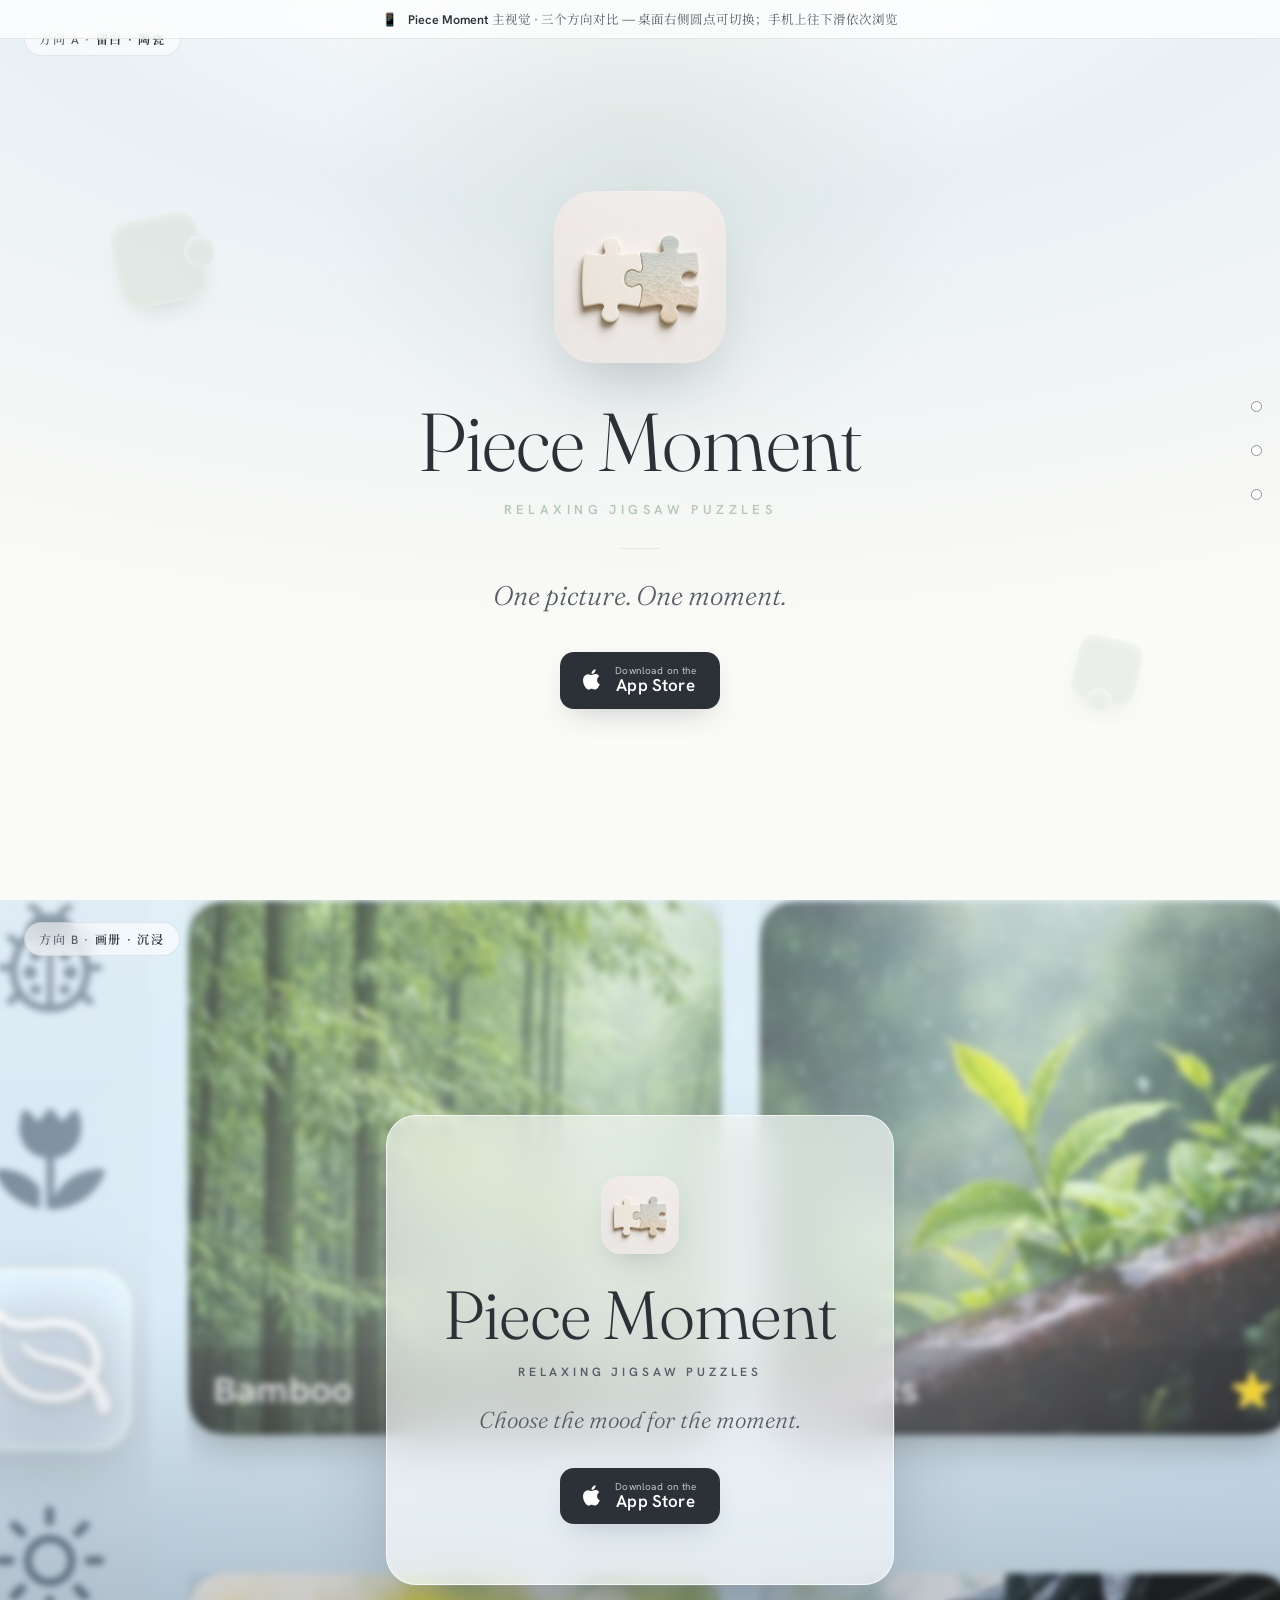
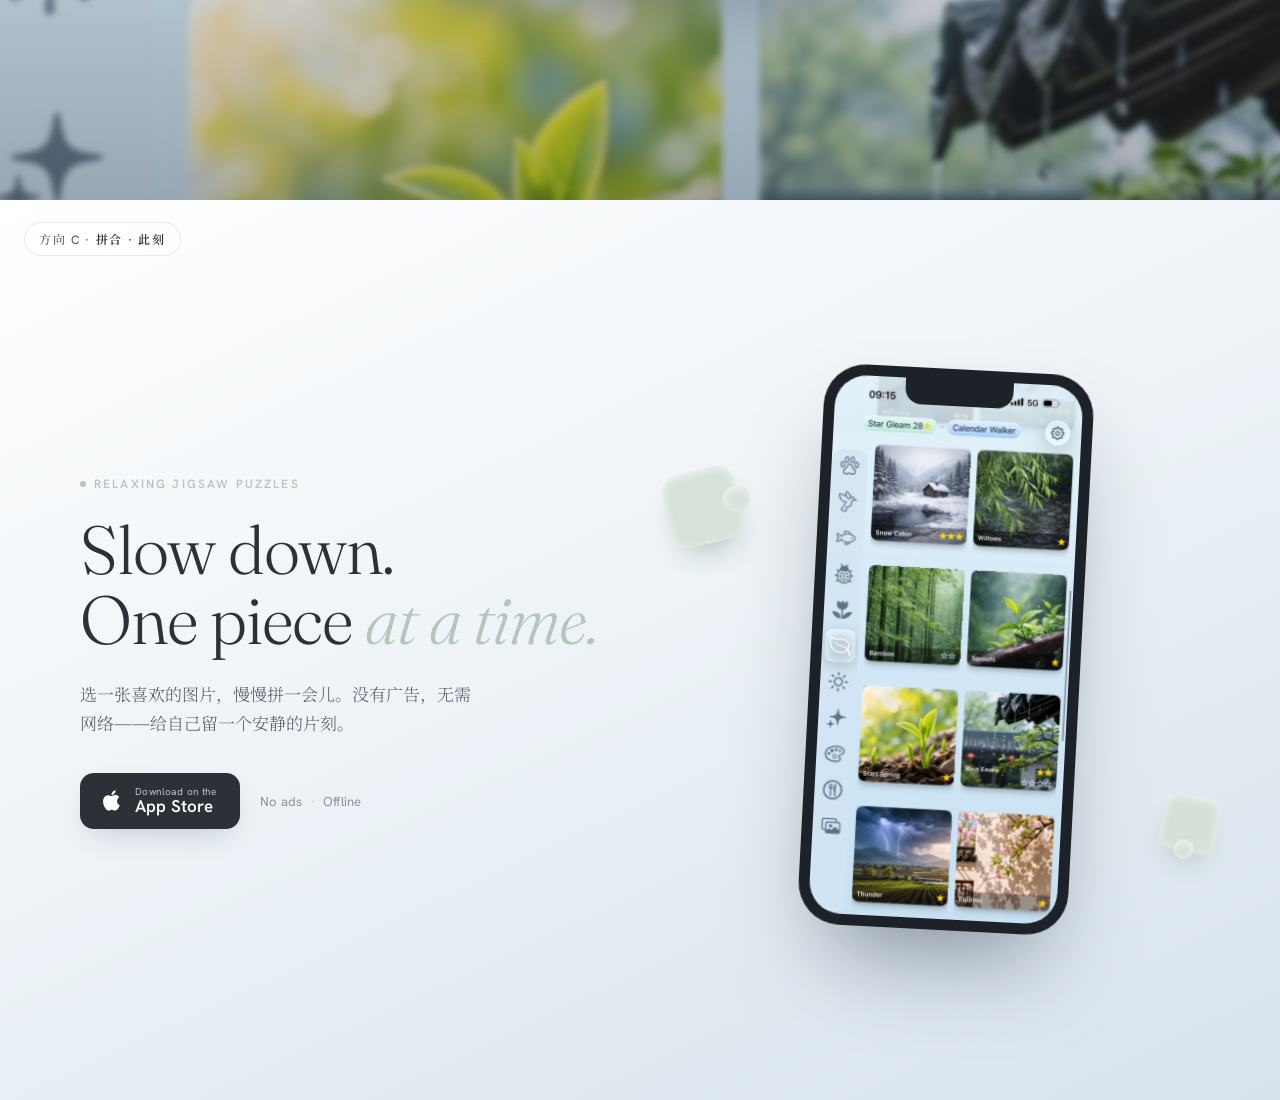
==== concepts/index.html @ f62eafa2 "Initial marketing site for Piece Moment Single-page static marketing site: bilingual (EN/中), respons" ====
<!DOCTYPE html>
<html lang="zh">
<head>
<meta charset="UTF-8">
<meta name="viewport" content="width=device-width, initial-scale=1.0">
<title>Piece Moment · 主视觉方向对比</title>
<link rel="preconnect" href="https://fonts.googleapis.com">
<link rel="preconnect" href="https://fonts.gstatic.com" crossorigin>
<link href="https://fonts.googleapis.com/css2?family=Fraunces:ital,opsz,wght@0,9..144,300;0,9..144,400;0,9..144,500;1,9..144,300;1,9..144,400&family=Hanken+Grotesk:wght@300;400;500;600&family=Noto+Serif+SC:wght@300;400;500&display=swap" rel="stylesheet">
<style>
  :root{
    --paper:#FAFAF6;
    --mist:#E9F0F5;
    --mist-deep:#D7E2EC;
    --sage:#B6C7B9;
    --sage-soft:#D4E0D6;
    --ink:#2C3138;
    --ink-soft:#565d66;
    --muted:#8b9099;
    --line:rgba(44,49,56,.10);
    --shadow:0 30px 60px -20px rgba(60,72,88,.28);
    --shadow-sm:0 12px 30px -12px rgba(60,72,88,.30);
    --serif:"Fraunces",Georgia,serif;
    --sans:"Hanken Grotesk","Noto Serif SC",-apple-system,sans-serif;
  }
  *{margin:0;padding:0;box-sizing:border-box}
  html{scroll-behavior:smooth}
  body{font-family:var(--sans);color:var(--ink);background:var(--paper);-webkit-font-smoothing:antialiased}
  img{display:block;max-width:100%}
  a{text-decoration:none;color:inherit}

  /* ---------- 通用 hero 容器 ---------- */
  .hero{
    position:relative;min-height:100svh;width:100%;
    display:flex;align-items:center;justify-content:center;
    overflow:hidden;padding:88px 24px;
  }
  .label{
    position:absolute;top:22px;left:24px;z-index:30;
    font-size:12px;letter-spacing:.14em;text-transform:uppercase;
    color:var(--ink-soft);background:rgba(255,255,255,.6);
    backdrop-filter:blur(8px);padding:7px 14px;border-radius:100px;
    border:1px solid var(--line);font-weight:500;
  }
  .label b{color:var(--ink);font-weight:600}

  /* App Store 按钮 */
  .appstore{
    display:inline-flex;align-items:center;gap:11px;
    background:var(--ink);color:#fff;padding:13px 24px 13px 20px;
    border-radius:14px;font-weight:500;font-size:15px;
    box-shadow:var(--shadow-sm);transition:transform .35s cubic-bezier(.2,.8,.2,1),box-shadow .35s;
  }
  .appstore:hover{transform:translateY(-3px);box-shadow:0 22px 40px -16px rgba(60,72,88,.45)}
  .appstore svg{width:24px;height:24px;flex:none}
  .appstore .t small{display:block;font-size:10px;letter-spacing:.04em;opacity:.7;font-weight:400;line-height:1.1}
  .appstore .t span{display:block;font-size:17px;line-height:1.15;font-weight:600;letter-spacing:.01em}

  .meta{font-size:13px;color:var(--muted);letter-spacing:.02em}
  .meta .dot{margin:0 8px;opacity:.5}

  /* ============================================================
     方向 A — 留白 · 陶瓷  (refined minimal)
     ============================================================ */
  #a{
    background:
      radial-gradient(120% 80% at 50% -10%, #fff 0%, var(--mist) 42%, var(--paper) 100%);
  }
  #a .glow{
    position:absolute;width:680px;height:680px;border-radius:50%;
    background:radial-gradient(circle, rgba(182,199,185,.30), transparent 65%);
    top:-160px;left:50%;transform:translateX(-50%);filter:blur(20px);
  }
  #a .stage{position:relative;z-index:5;text-align:center;max-width:560px;
    animation:rise 1.1s cubic-bezier(.16,1,.3,1) both}
  #a .icon{
    width:172px;height:172px;margin:0 auto 38px;
    border-radius:40px;box-shadow:var(--shadow);
    background:#fff;
  }
  #a h1{font-family:var(--serif);font-weight:300;font-size:clamp(46px,9vw,82px);
    letter-spacing:-.01em;line-height:1;color:var(--ink)}
  #a .sub{margin-top:18px;font-size:13px;letter-spacing:.34em;text-transform:uppercase;
    color:var(--sage);font-weight:600}
  #a .rule{width:38px;height:1px;background:var(--line);margin:30px auto}
  #a .tag{font-family:var(--serif);font-style:italic;font-weight:300;
    font-size:clamp(20px,3.4vw,27px);color:var(--ink-soft);margin-bottom:40px}
  /* 漂浮的拼图碎片 */
  .piece{position:absolute;border-radius:22% ;background:var(--sage-soft);opacity:.5;
    box-shadow:inset 0 2px 8px rgba(255,255,255,.7), 0 14px 26px -14px rgba(96,116,98,.5)}
  .piece::after{content:"";position:absolute;width:36%;height:36%;border-radius:50%;
    background:inherit;box-shadow:inherit}
  #a .p1{width:88px;height:88px;left:9%;top:24%;transform:rotate(-12deg);animation:float 9s ease-in-out infinite}
  #a .p1::after{right:-15%;top:32%}
  #a .p2{width:64px;height:64px;right:11%;bottom:22%;transform:rotate(14deg);opacity:.4;animation:float 11s ease-in-out infinite .6s}
  #a .p2::after{bottom:-15%;left:32%}

  /* ============================================================
     方向 B — 画册 · 沉浸  (atmospheric / photo-forward)
     ============================================================ */
  #b{padding:0}
  #b .bg{position:absolute;inset:0;background:url('../assets/img/gallery-bg.jpg') center/cover no-repeat;
    transform:scale(1.08);filter:blur(3px) saturate(1.04)}
  #b .veil{position:absolute;inset:0;
    background:
      linear-gradient(180deg, rgba(250,250,246,.30) 0%, rgba(233,240,245,.18) 45%, rgba(44,49,56,.34) 100%),
      radial-gradient(80% 60% at 50% 46%, rgba(255,255,255,.40), transparent 70%)}
  #b .card{
    position:relative;z-index:5;text-align:center;
    background:rgba(255,255,255,.62);backdrop-filter:blur(26px) saturate(1.3);
    -webkit-backdrop-filter:blur(26px) saturate(1.3);
    border:1px solid rgba(255,255,255,.7);border-radius:30px;
    padding:60px 56px;max-width:520px;box-shadow:0 40px 90px -30px rgba(40,52,66,.45);
    animation:rise 1.1s cubic-bezier(.16,1,.3,1) both}
  #b .icon{width:78px;height:78px;border-radius:20px;margin:0 auto 26px;box-shadow:var(--shadow-sm);background:#fff}
  #b h1{font-family:var(--serif);font-weight:300;font-size:clamp(42px,7vw,68px);line-height:1;letter-spacing:-.01em}
  #b .sub{margin-top:16px;font-size:12px;letter-spacing:.32em;text-transform:uppercase;color:var(--ink-soft);font-weight:600}
  #b .tag{font-family:var(--serif);font-style:italic;font-weight:300;font-size:23px;color:var(--ink-soft);margin:26px 0 34px}

  /* ============================================================
     方向 C — 拼合 · 此刻  (product + narrative)
     ============================================================ */
  #c{background:linear-gradient(155deg,#fff 0%, var(--mist) 58%, var(--mist-deep) 100%)}
  #c .wrap{position:relative;z-index:5;width:100%;max-width:1120px;
    display:grid;grid-template-columns:1.05fr .95fr;gap:50px;align-items:center}
  #c .copy{animation:rise 1s cubic-bezier(.16,1,.3,1) both}
  #c .eyebrow{display:inline-flex;align-items:center;gap:8px;font-size:12px;letter-spacing:.18em;
    text-transform:uppercase;color:var(--sage);font-weight:600;margin-bottom:22px}
  #c .eyebrow .d{width:6px;height:6px;border-radius:50%;background:var(--sage)}
  #c h1{font-family:var(--serif);font-weight:300;font-size:clamp(40px,5.6vw,68px);line-height:1.04;letter-spacing:-.015em}
  #c h1 em{font-style:italic;color:var(--sage)}
  #c p.lead{margin:26px 0 34px;font-size:17px;line-height:1.7;color:var(--ink-soft);max-width:400px;font-weight:300}
  #c .cta-row{display:flex;align-items:center;gap:20px;flex-wrap:wrap}
  /* 手机 */
  #c .stage{position:relative;display:flex;justify-content:center;animation:rise 1.2s cubic-bezier(.16,1,.3,1) .1s both}
  #c .phone{position:relative;width:270px;border-radius:42px;background:#1d2228;padding:11px;
    box-shadow:0 50px 90px -30px rgba(40,52,66,.5);transform:rotate(3deg)}
  #c .phone img{border-radius:32px;width:100%}
  #c .phone .notch{position:absolute;top:11px;left:50%;transform:translateX(-50%);
    width:108px;height:26px;background:#1d2228;border-radius:0 0 16px 16px;z-index:2}
  #c .fp{width:74px;height:74px;border-radius:24%;background:var(--sage-soft);position:absolute;
    box-shadow:inset 0 2px 8px rgba(255,255,255,.7),0 16px 30px -14px rgba(96,116,98,.55);opacity:.92}
  #c .fp::after{content:"";position:absolute;width:36%;height:36%;border-radius:50%;background:inherit;box-shadow:inherit}
  #c .fp1{left:-26px;top:18%;transform:rotate(-14deg);animation:float 8s ease-in-out infinite}
  #c .fp1::after{right:-15%;top:32%}
  #c .fp2{right:-18px;bottom:14%;width:56px;height:56px;transform:rotate(12deg);animation:float 10s ease-in-out infinite .5s}
  #c .fp2::after{bottom:-15%;left:30%}

  /* ---------- 动效 ---------- */
  @keyframes rise{from{opacity:0;transform:translateY(26px)}to{opacity:1;transform:translateY(0)}}
  @keyframes float{0%,100%{transform:translateY(0) rotate(var(--r,0deg))}50%{transform:translateY(-16px) rotate(var(--r,0deg))}}
  #a .p1{--r:-12deg}#a .p2{--r:14deg}#c .fp1{--r:-14deg}#c .fp2{--r:12deg}
  @media (prefers-reduced-motion:reduce){*{animation:none!important}}

  /* ---------- 右侧切换导航 ---------- */
  .nav{position:fixed;right:18px;top:50%;transform:translateY(-50%);z-index:60;
    display:flex;flex-direction:column;gap:14px}
  .nav a{display:flex;align-items:center;gap:0;justify-content:flex-end}
  .nav a .name{font-size:12px;color:var(--ink-soft);background:rgba(255,255,255,.8);
    backdrop-filter:blur(8px);padding:5px 11px;border-radius:100px;border:1px solid var(--line);
    opacity:0;transform:translateX(8px);transition:.3s;white-space:nowrap;margin-right:8px;font-weight:500}
  .nav a .d{width:11px;height:11px;border-radius:50%;background:#fff;border:1.5px solid var(--muted);transition:.3s;flex:none}
  .nav a:hover .name{opacity:1;transform:translateX(0)}
  .nav a:hover .d{background:var(--ink);border-color:var(--ink)}

  /* ---------- 顶部说明条 ---------- */
  .topbar{position:fixed;top:0;left:0;right:0;z-index:55;
    display:flex;align-items:center;justify-content:center;gap:10px;
    padding:10px;font-size:12.5px;color:var(--ink-soft);
    background:rgba(255,255,255,.72);backdrop-filter:blur(10px);border-bottom:1px solid var(--line)}
  .topbar b{color:var(--ink);font-weight:600}

  /* ---------- 响应式 ---------- */
  @media (max-width:820px){
    .nav{display:none}
    #c .wrap{grid-template-columns:1fr;gap:46px;text-align:center;justify-items:center}
    #c p.lead{margin-left:auto;margin-right:auto}
    #c .cta-row{justify-content:center}
    #c .phone{transform:rotate(0);width:240px}
    #b .card{padding:46px 30px;border-radius:26px}
    .hero{padding:78px 20px}
  }
</style>
</head>
<body>

<div class="topbar">📱 <span><b>Piece Moment</b> 主视觉 · 三个方向对比 — 桌面右侧圆点可切换；手机上往下滑依次浏览</span></div>

<nav class="nav">
  <a href="#a"><span class="name">A · 留白陶瓷</span><span class="d"></span></a>
  <a href="#b"><span class="name">B · 画册沉浸</span><span class="d"></span></a>
  <a href="#c"><span class="name">C · 拼合此刻</span><span class="d"></span></a>
</nav>

<!-- ============ 方向 A ============ -->
<section class="hero" id="a">
  <div class="glow"></div>
  <span class="piece p1"></span>
  <span class="piece p2"></span>
  <div class="label">方向 A · <b>留白 · 陶瓷</b></div>
  <div class="stage">
    <img class="icon" src="../assets/img/icon.png" alt="Piece Moment">
    <h1>Piece Moment</h1>
    <div class="sub">Relaxing Jigsaw Puzzles</div>
    <div class="rule"></div>
    <div class="tag">One picture. One moment.</div>
    <a class="appstore" href="#appstore">
      <svg viewBox="0 0 24 24" fill="currentColor"><path d="M17.05 12.04c-.03-2.6 2.12-3.85 2.22-3.91-1.21-1.77-3.09-2.01-3.76-2.04-1.6-.16-3.12.94-3.93.94-.81 0-2.06-.92-3.39-.89-1.74.03-3.35 1.01-4.25 2.57-1.81 3.14-.46 7.79 1.3 10.34.86 1.25 1.89 2.65 3.23 2.6 1.3-.05 1.79-.84 3.36-.84 1.57 0 2.01.84 3.39.81 1.4-.02 2.28-1.27 3.13-2.53.99-1.45 1.4-2.85 1.42-2.92-.03-.01-2.72-1.04-2.75-4.14zM14.54 4.4c.71-.86 1.19-2.06 1.06-3.25-1.02.04-2.27.68-3 1.54-.65.76-1.23 1.98-1.07 3.15 1.14.09 2.3-.58 3.01-1.44z"/></svg>
      <span class="t"><small>Download on the</small><span>App Store</span></span>
    </a>
  </div>
</section>

<!-- ============ 方向 B ============ -->
<section class="hero" id="b">
  <div class="bg"></div>
  <div class="veil"></div>
  <div class="label">方向 B · <b>画册 · 沉浸</b></div>
  <div class="card">
    <img class="icon" src="../assets/img/icon.png" alt="Piece Moment">
    <h1>Piece Moment</h1>
    <div class="sub">Relaxing Jigsaw Puzzles</div>
    <div class="tag">Choose the mood for the moment.</div>
    <a class="appstore" href="#appstore">
      <svg viewBox="0 0 24 24" fill="currentColor"><path d="M17.05 12.04c-.03-2.6 2.12-3.85 2.22-3.91-1.21-1.77-3.09-2.01-3.76-2.04-1.6-.16-3.12.94-3.93.94-.81 0-2.06-.92-3.39-.89-1.74.03-3.35 1.01-4.25 2.57-1.81 3.14-.46 7.79 1.3 10.34.86 1.25 1.89 2.65 3.23 2.6 1.3-.05 1.79-.84 3.36-.84 1.57 0 2.01.84 3.39.81 1.4-.02 2.28-1.27 3.13-2.53.99-1.45 1.4-2.85 1.42-2.92-.03-.01-2.72-1.04-2.75-4.14zM14.54 4.4c.71-.86 1.19-2.06 1.06-3.25-1.02.04-2.27.68-3 1.54-.65.76-1.23 1.98-1.07 3.15 1.14.09 2.3-.58 3.01-1.44z"/></svg>
      <span class="t"><small>Download on the</small><span>App Store</span></span>
    </a>
  </div>
</section>

<!-- ============ 方向 C ============ -->
<section class="hero" id="c">
  <div class="label">方向 C · <b>拼合 · 此刻</b></div>
  <div class="wrap">
    <div class="copy">
      <div class="eyebrow"><span class="d"></span> Relaxing Jigsaw Puzzles</div>
      <h1>Slow down.<br>One piece <em>at a time.</em></h1>
      <p class="lead">选一张喜欢的图片，慢慢拼一会儿。没有广告，无需网络——给自己留一个安静的片刻。</p>
      <div class="cta-row">
        <a class="appstore" href="#appstore">
          <svg viewBox="0 0 24 24" fill="currentColor"><path d="M17.05 12.04c-.03-2.6 2.12-3.85 2.22-3.91-1.21-1.77-3.09-2.01-3.76-2.04-1.6-.16-3.12.94-3.93.94-.81 0-2.06-.92-3.39-.89-1.74.03-3.35 1.01-4.25 2.57-1.81 3.14-.46 7.79 1.3 10.34.86 1.25 1.89 2.65 3.23 2.6 1.3-.05 1.79-.84 3.36-.84 1.57 0 2.01.84 3.39.81 1.4-.02 2.28-1.27 3.13-2.53.99-1.45 1.4-2.85 1.42-2.92-.03-.01-2.72-1.04-2.75-4.14zM14.54 4.4c.71-.86 1.19-2.06 1.06-3.25-1.02.04-2.27.68-3 1.54-.65.76-1.23 1.98-1.07 3.15 1.14.09 2.3-.58 3.01-1.44z"/></svg>
          <span class="t"><small>Download on the</small><span>App Store</span></span>
        </a>
        <span class="meta">No ads<span class="dot">·</span>Offline</span>
      </div>
    </div>
    <div class="stage">
      <span class="fp fp1"></span>
      <span class="fp fp2"></span>
      <div class="phone">
        <div class="notch"></div>
        <img src="../assets/img/screen-gallery.png" alt="Piece Moment 画廊">
      </div>
    </div>
  </div>
</section>

</body>
</html>
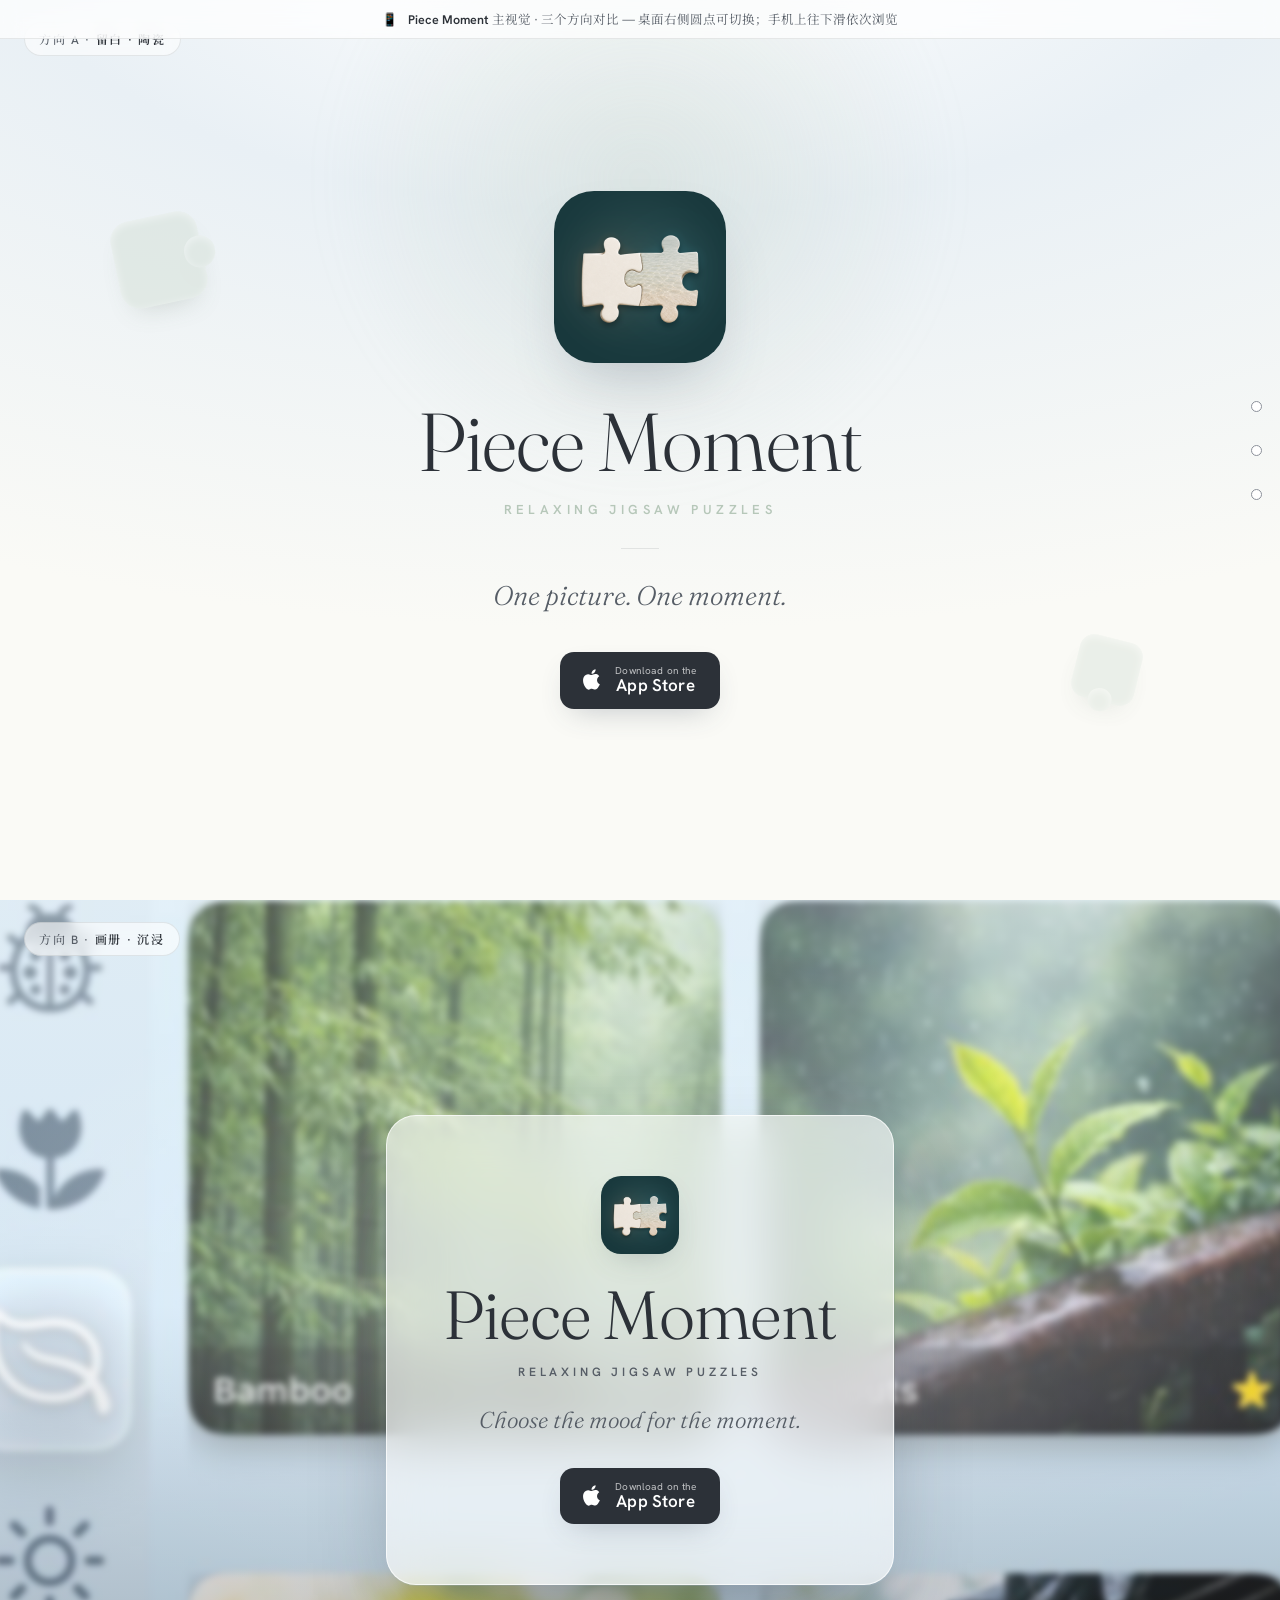
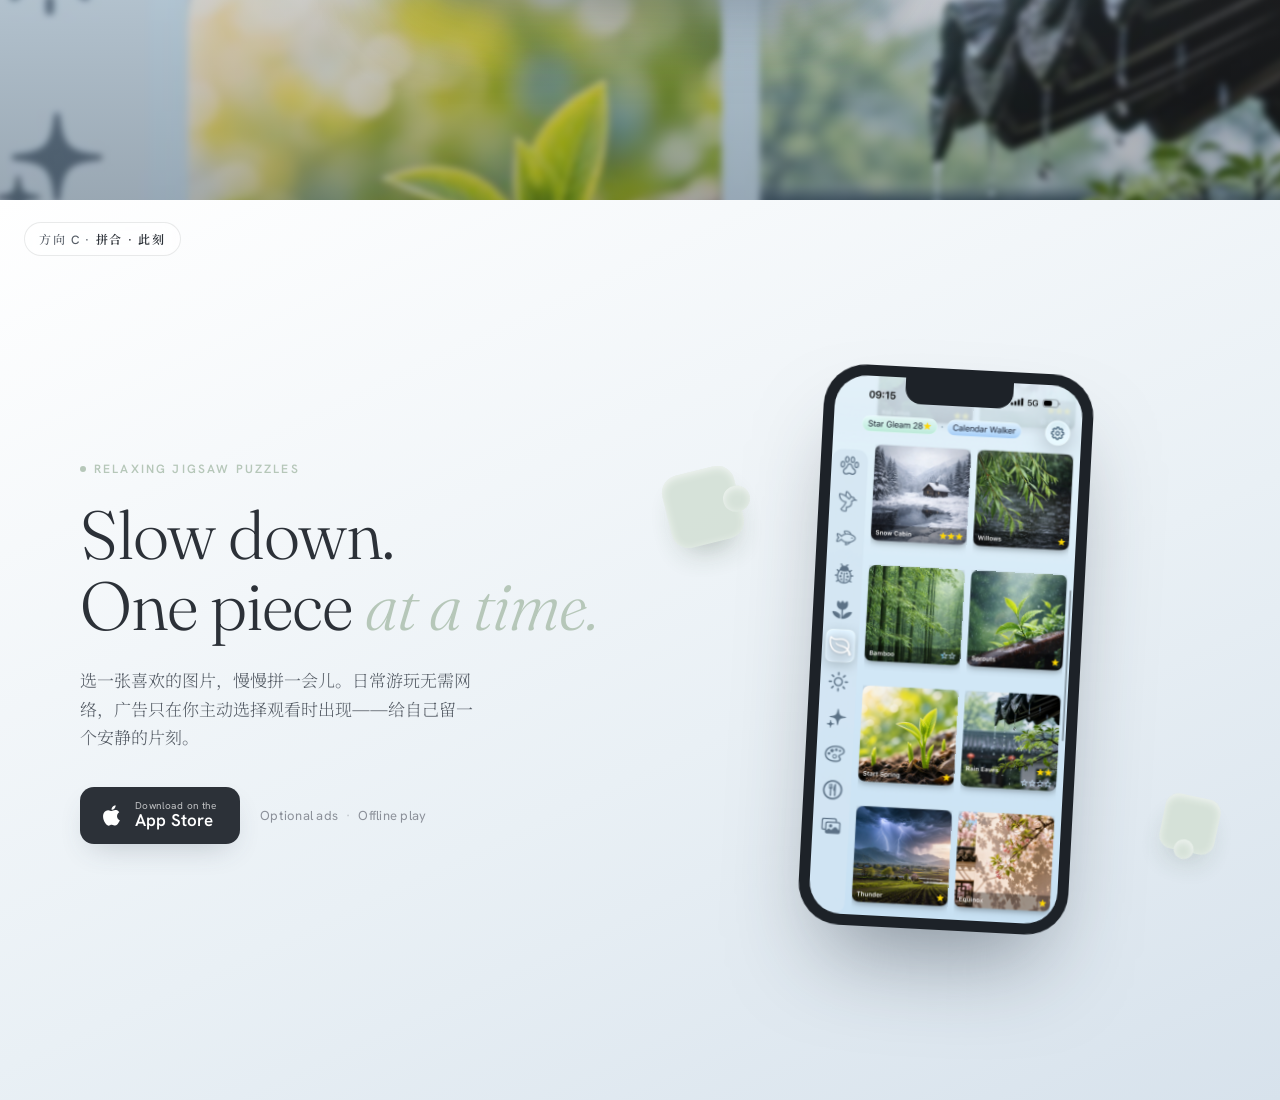
==== commit c9021b42: "Update site copy for optional rewarded ads" ====
--- a/concepts/index.html
+++ b/concepts/index.html
@@ -235,13 +235,13 @@
     <div class="copy">
       <div class="eyebrow"><span class="d"></span> Relaxing Jigsaw Puzzles</div>
       <h1>Slow down.<br>One piece <em>at a time.</em></h1>
-      <p class="lead">选一张喜欢的图片，慢慢拼一会儿。没有广告，无需网络——给自己留一个安静的片刻。</p>
+      <p class="lead">选一张喜欢的图片，慢慢拼一会儿。日常游玩无需网络，广告只在你主动选择观看时出现——给自己留一个安静的片刻。</p>
       <div class="cta-row">
         <a class="appstore" href="#appstore">
           <svg viewBox="0 0 24 24" fill="currentColor"><path d="M17.05 12.04c-.03-2.6 2.12-3.85 2.22-3.91-1.21-1.77-3.09-2.01-3.76-2.04-1.6-.16-3.12.94-3.93.94-.81 0-2.06-.92-3.39-.89-1.74.03-3.35 1.01-4.25 2.57-1.81 3.14-.46 7.79 1.3 10.34.86 1.25 1.89 2.65 3.23 2.6 1.3-.05 1.79-.84 3.36-.84 1.57 0 2.01.84 3.39.81 1.4-.02 2.28-1.27 3.13-2.53.99-1.45 1.4-2.85 1.42-2.92-.03-.01-2.72-1.04-2.75-4.14zM14.54 4.4c.71-.86 1.19-2.06 1.06-3.25-1.02.04-2.27.68-3 1.54-.65.76-1.23 1.98-1.07 3.15 1.14.09 2.3-.58 3.01-1.44z"/></svg>
           <span class="t"><small>Download on the</small><span>App Store</span></span>
         </a>
-        <span class="meta">No ads<span class="dot">·</span>Offline</span>
+        <span class="meta">Optional ads<span class="dot">·</span>Offline play</span>
       </div>
     </div>
     <div class="stage">
